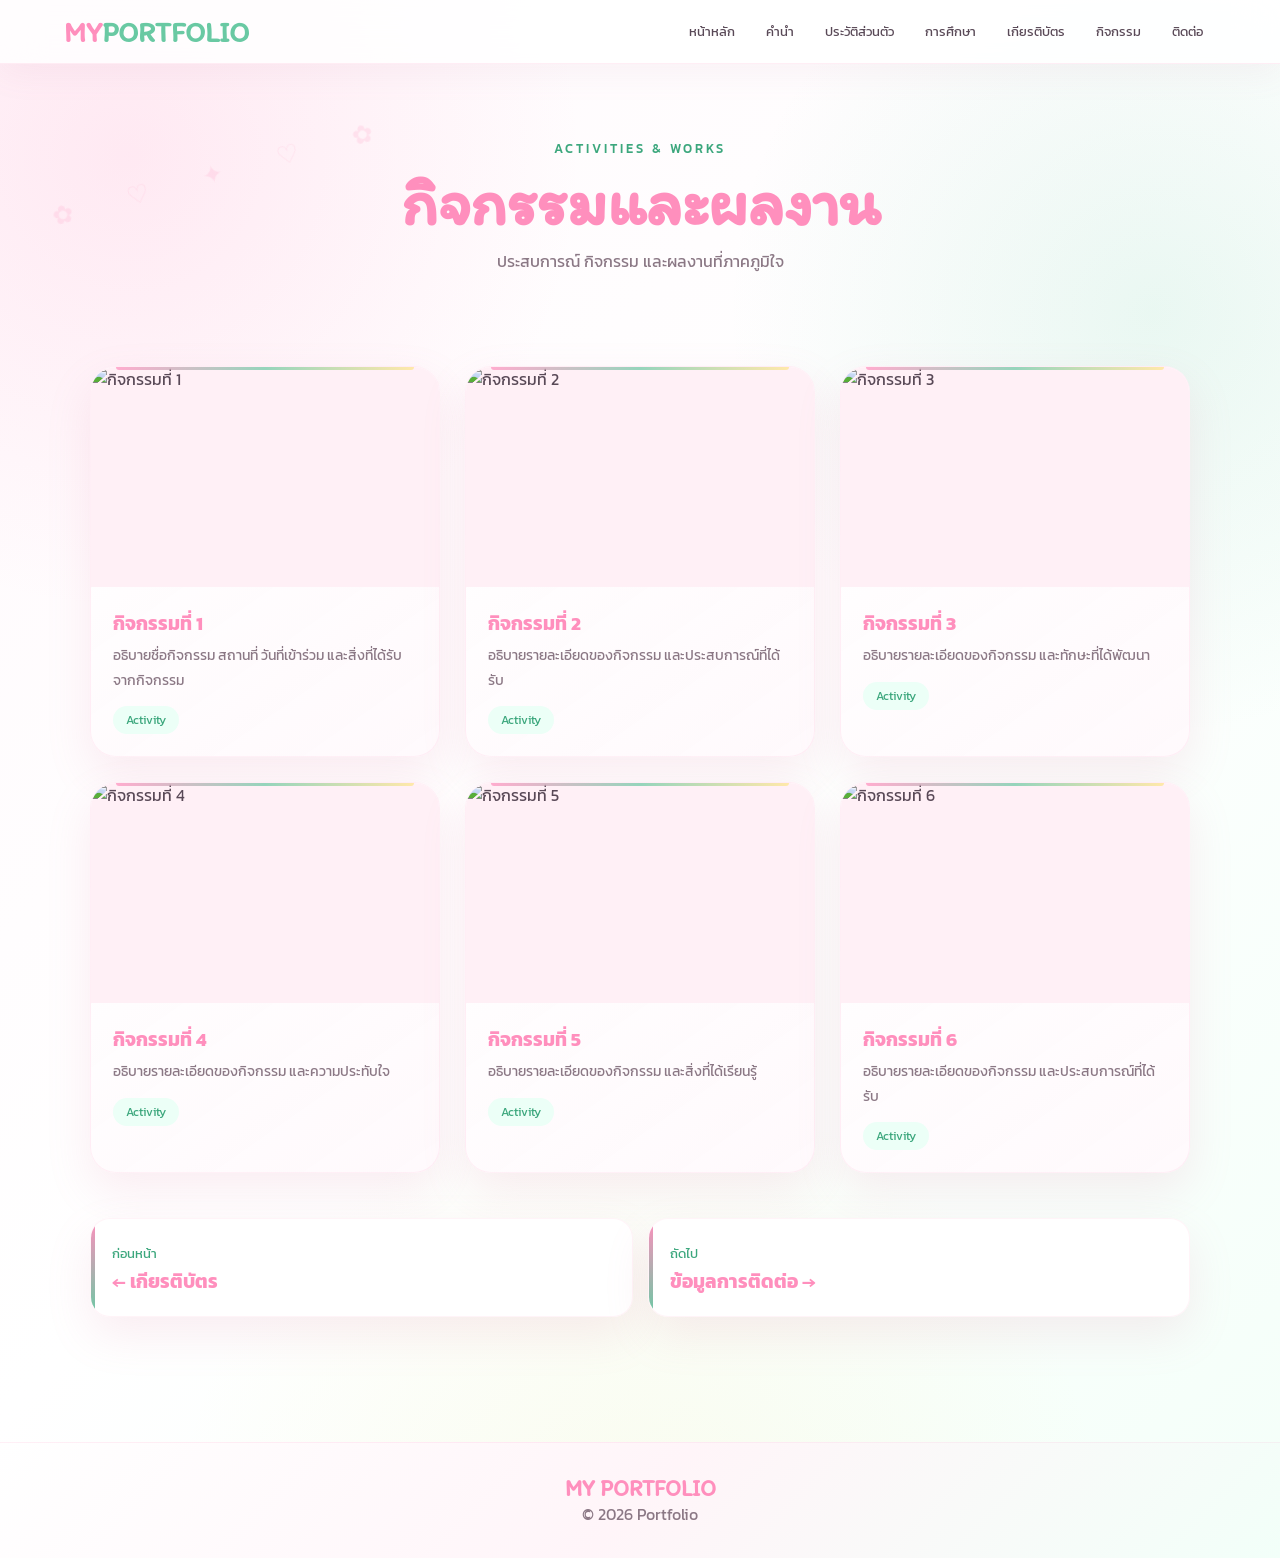
==== activities.html @ 0fefc365 "Create activities.html" ====
<!DOCTYPE html>
<html lang="th">
<head>
<meta charset="UTF-8">
<meta name="viewport" content="width=device-width, initial-scale=1.0">
<title>กิจกรรม | Portfolio</title>
<link rel="stylesheet" href="style.css">
</head>

<body>

<nav class="navbar">
<div class="nav-container">

<a href="index.html" class="logo">MY<span>PORTFOLIO</span></a>

<ul class="nav-links">
<li><a href="index.html">หน้าหลัก</a></li>
<li><a href="preface.html">คำนำ</a></li>
<li><a href="profile.html">ประวัติส่วนตัว</a></li>
<li><a href="education.html">การศึกษา</a></li>
<li><a href="certificates.html">เกียรติบัตร</a></li>
<li><a href="activities.html">กิจกรรม</a></li>
<li><a href="contact.html">ติดต่อ</a></li>
</ul>

</div>
</nav>

<main class="page">

<header class="page-header">
<div class="small-title">ACTIVITIES & WORKS</div>
<h1>กิจกรรมและผลงาน</h1>
<p>ประสบการณ์ กิจกรรม และผลงานที่ภาคภูมิใจ</p>
</header>

<div class="container">

<div class="activity-grid">

<div class="card activity reveal">
<div class="activity-image">
<img src="images/activity1.jpg" alt="กิจกรรมที่ 1">
</div>
<div class="activity-content">
<h3>กิจกรรมที่ 1</h3>
<p>
อธิบายชื่อกิจกรรม สถานที่ วันที่เข้าร่วม
และสิ่งที่ได้รับจากกิจกรรม
</p>
<span class="tag">Activity</span>
</div>
</div>


<div class="card activity reveal">
<div class="activity-image">
<img src="images/activity2.jpg" alt="กิจกรรมที่ 2">
</div>
<div class="activity-content">
<h3>กิจกรรมที่ 2</h3>
<p>
อธิบายรายละเอียดของกิจกรรม
และประสบการณ์ที่ได้รับ
</p>
<span class="tag">Activity</span>
</div>
</div>


<div class="card activity reveal">
<div class="activity-image">
<img src="images/activity3.jpg" alt="กิจกรรมที่ 3">
</div>
<div class="activity-content">
<h3>กิจกรรมที่ 3</h3>
<p>
อธิบายรายละเอียดของกิจกรรม
และทักษะที่ได้พัฒนา
</p>
<span class="tag">Activity</span>
</div>
</div>


<div class="card activity reveal">
<div class="activity-image">
<img src="images/activity4.jpg" alt="กิจกรรมที่ 4">
</div>
<div class="activity-content">
<h3>กิจกรรมที่ 4</h3>
<p>
อธิบายรายละเอียดของกิจกรรม
และความประทับใจ
</p>
<span class="tag">Activity</span>
</div>
</div>


<div class="card activity reveal">
<div class="activity-image">
<img src="images/activity5.jpg" alt="กิจกรรมที่ 5">
</div>
<div class="activity-content">
<h3>กิจกรรมที่ 5</h3>
<p>
อธิบายรายละเอียดของกิจกรรม
และสิ่งที่ได้เรียนรู้
</p>
<span class="tag">Activity</span>
</div>
</div>


<div class="card activity reveal">
<div class="activity-image">
<img src="images/activity6.jpg" alt="กิจกรรมที่ 6">
</div>
<div class="activity-content">
<h3>กิจกรรมที่ 6</h3>
<p>
อธิบายรายละเอียดของกิจกรรม
และประสบการณ์ที่ได้รับ
</p>
<span class="tag">Activity</span>
</div>
</div>

</div>

<div class="next-page">
<a href="certificates.html" class="next-card">
<small>ก่อนหน้า</small>
<h3>← เกียรติบัตร</h3>
</a>

<a href="contact.html" class="next-card">
<small>ถัดไป</small>
<h3>ข้อมูลการติดต่อ →</h3>
</a>
</div>

</div>

</main>

<footer>
<strong>MY PORTFOLIO</strong>
<br>
© 2026 Portfolio
</footer>

</body>
</html>
---- style.css ----
@import url('https://fonts.googleapis.com/css2?family=Itim&family=Kanit:wght@300;400;500;600;700&display=swap');

:root{
    --pink:#ff8fbd;
    --pink2:#ffb7d5;
    --pink-light:#fff0f6;

    --green:#69c9a3;
    --green-dark:#3ca77d;
    --green-light:#ecfff7;

    --white:#ffffff;
    --cream:#fffafc;

    --text:#594957;
    --muted:#8b7885;

    --yellow:#ffe58a;

    --shadow:0 18px 45px rgba(217,126,163,.14);
    --shadow-hover:0 25px 65px rgba(217,126,163,.22);

    --radius:26px;
}

*{
    margin:0;
    padding:0;
    box-sizing:border-box;
}

html{
    scroll-behavior:smooth;
    scroll-padding-top:110px;
}

body{
    font-family:"Kanit",sans-serif;
    color:var(--text);
    background:
        radial-gradient(circle at 10% 10%,rgba(255,143,189,.16),transparent 25%),
        radial-gradient(circle at 90% 20%,rgba(105,201,163,.14),transparent 25%),
        radial-gradient(circle at 50% 100%,rgba(255,229,138,.12),transparent 28%),
        linear-gradient(135deg,#fff9fc,#fff,#f4fff9);
    min-height:100vh;
    overflow-x:hidden;
}

/* =========================================================
   PAGE TRANSITION
========================================================= */

body::after{
    content:"";
    position:fixed;
    inset:0;
    background:linear-gradient(
        135deg,
        #ff8fbd,
        #ffb7d5,
        #ffffff,
        #69c9a3
    );
    z-index:99999;
    pointer-events:none;
    transform:translateY(0);
    animation:pageReveal 1s cubic-bezier(.77,0,.18,1) forwards;
}

@keyframes pageReveal{
    0%{
        transform:translateY(0);
    }

    45%{
        transform:translateY(0);
    }

    100%{
        transform:translateY(-100%);
    }
}

/* =========================================================
   FLOATING DECORATION
========================================================= */

body::before{
    content:"♡   ✿   ♡   ✦   ♡   ✿";
    position:fixed;
    top:18%;
    left:-30px;
    color:rgba(255,143,189,.18);
    font-size:25px;
    letter-spacing:25px;
    transform:rotate(-15deg);
    animation:floatDecoration 8s ease-in-out infinite;
    pointer-events:none;
    z-index:-1;
}

@keyframes floatDecoration{
    0%,100%{
        transform:translateY(0) rotate(-15deg);
    }

    50%{
        transform:translateY(-30px) rotate(-10deg);
    }
}

/* =========================================================
   PAGE
========================================================= */

.page{
    animation:contentIn .8s ease both;
}

@keyframes contentIn{
    from{
        opacity:0;
        transform:translateY(20px);
    }

    to{
        opacity:1;
        transform:translateY(0);
    }
}

/* =========================================================
   NAVBAR
========================================================= */

.navbar{
    position:sticky;
    top:0;
    z-index:1000;

    background:rgba(255,255,255,.84);
    backdrop-filter:blur(20px);

    border-bottom:1px solid rgba(255,143,189,.15);

    box-shadow:
        0 8px 35px rgba(180,100,140,.08);
}

.nav-container{
    max-width:1200px;
    margin:auto;

    padding:13px 24px;

    display:flex;
    justify-content:space-between;
    align-items:center;
    gap:20px;
}

.logo{
    text-decoration:none;

    font-family:"Itim",cursive;
    font-size:28px;
    font-weight:bold;

    color:var(--pink);

    white-space:nowrap;

    transition:.35s;
}

.logo span{
    color:var(--green);
}

.logo:hover{
    transform:scale(1.06) rotate(-2deg);
}

.nav-links{
    list-style:none;

    display:flex;
    justify-content:center;
    flex-wrap:wrap;

    gap:5px;
}

.nav-links a{
    position:relative;

    display:block;

    text-decoration:none;

    color:var(--text);

    padding:9px 13px;

    border-radius:18px;

    font-size:13px;

    transition:.35s;
}

.nav-links a::after{
    content:"";

    position:absolute;

    left:50%;
    bottom:4px;

    width:0;
    height:2px;

    border-radius:10px;

    background:var(--pink);

    transform:translateX(-50%);

    transition:.3s;
}

.nav-links a:hover{
    color:var(--pink);

    background:var(--pink-light);

    transform:translateY(-3px);
}

.nav-links a:hover::after{
    width:55%;
}

/* =========================================================
   HERO
========================================================= */

.hero{
    max-width:1200px;

    min-height:calc(100vh - 80px);

    margin:auto;

    padding:70px 25px;

    display:grid;

    grid-template-columns:1.1fr .9fr;

    align-items:center;

    gap:60px;
}

.hero-text{
    animation:heroText .9s .15s both;
}

@keyframes heroText{

    from{
        opacity:0;
        transform:translateX(-45px);
    }

    to{
        opacity:1;
        transform:translateX(0);
    }
}

.badge{
    display:inline-flex;

    align-items:center;

    gap:7px;

    padding:9px 17px;

    border-radius:50px;

    background:
        linear-gradient(
            135deg,
            #fff0f6,
            #ecfff7
        );

    color:var(--green-dark);

    border:1px solid rgba(255,143,189,.18);

    box-shadow:0 8px 25px rgba(255,143,189,.1);

    font-size:13px;

    margin-bottom:20px;

    animation:badgeFloat 3s ease-in-out infinite;
}

@keyframes badgeFloat{
    0%,100%{
        transform:translateY(0);
    }

    50%{
        transform:translateY(-5px);
    }
}

.hero h1{
    font-family:"Itim",cursive;

    font-size:clamp(55px,8vw,90px);

    line-height:1;

    margin-bottom:12px;

    background:
        linear-gradient(
            90deg,
            var(--pink),
            #ff9fc6,
            var(--green)
        );

    -webkit-background-clip:text;
    -webkit-text-fill-color:transparent;

    animation:titleFloat 3s ease-in-out infinite alternate;
}

@keyframes titleFloat{
    from{
        transform:translateY(0);
    }

    to{
        transform:translateY(-5px);
    }
}

.hero h2{
    font-size:25px;

    margin-bottom:15px;

    color:var(--text);
}

.hero p{
    max-width:620px;

    color:var(--muted);

    font-size:17px;

    line-height:2;
}

/* =========================================================
   PROFILE IMAGE
========================================================= */

.hero-image{
    display:flex;

    justify-content:center;

    animation:
        profileIn 1s .2s both,
        profileFloat 5s 1.2s ease-in-out infinite;
}

@keyframes profileIn{

    from{
        opacity:0;
        transform:scale(.75) rotate(5deg);
    }

    to{
        opacity:1;
        transform:scale(1) rotate(2deg);
    }
}

@keyframes profileFloat{

    0%,100%{
        transform:translateY(0) rotate(2deg);
    }

    50%{
        transform:translateY(-12px) rotate(-2deg);
    }
}

.profile-frame{
    position:relative;

    width:330px;
    height:390px;

    padding:10px;

    border-radius:50px;

    background:
        linear-gradient(
            145deg,
            var(--pink),
            #fff,
            var(--green),
            var(--yellow)
        );

    box-shadow:
        0 25px 70px rgba(255,143,189,.25);

    transition:.5s;
}

.profile-frame::before{
    content:"♡";

    position:absolute;

    right:-15px;
    top:-20px;

    width:55px;
    height:55px;

    display:grid;
    place-items:center;

    border-radius:50%;

    background:#fff;

    color:var(--pink);

    font-size:28px;

    box-shadow:0 10px 30px rgba(255,143,189,.2);

    animation:heart 2s ease-in-out infinite;
}

@keyframes heart{

    0%,100%{
        transform:rotate(-8deg) scale(1);
    }

    50%{
        transform:rotate(8deg) scale(1.08);
    }
}

.profile-frame:hover{
    transform:rotate(0) scale(1.04);
}

.profile-frame img{
    width:100%;
    height:100%;

    object-fit:cover;

    border-radius:43px;

    background:#fff4f8;
}

/* =========================================================
   BUTTONS
========================================================= */

.buttons{
    display:flex;

    flex-wrap:wrap;

    gap:12px;

    margin-top:30px;
}

.btn{
    display:inline-flex;

    align-items:center;
    justify-content:center;

    gap:7px;

    padding:12px 21px;

    border-radius:17px;

    text-decoration:none;

    font-weight:500;

    transition:.35s;

    position:relative;

    overflow:hidden;
}

.btn::before{
    content:"";

    position:absolute;

    inset:0;

    background:rgba(255,255,255,.25);

    transform:translateX(-110%) skewX(-20deg);

    transition:.5s;
}

.btn:hover::before{
    transform:translateX(110%) skewX(-20deg);
}

.btn-primary{
    color:#fff;

    background:
        linear-gradient(
            135deg,
            var(--pink),
            #ff78ad
        );

    box-shadow:
        0 10px 25px rgba(255,143,189,.25);
}

.btn-green{
    color:#fff;

    background:
        linear-gradient(
            135deg,
            var(--green),
            var(--green-dark)
        );

    box-shadow:
        0 10px 25px rgba(105,201,163,.25);
}

.btn-yellow{
    color:#756000;

    background:var(--yellow);

    box-shadow:
        0 10px 25px rgba(255,229,138,.2);
}

.btn:hover{
    transform:translateY(-5px);
}

/* =========================================================
   CONTAINER
========================================================= */

.container{
    max-width:1150px;

    margin:auto;

    padding:65px 25px;
}

/* =========================================================
   PAGE HEADER
========================================================= */

.page-header{
    text-align:center;

    padding:75px 20px 25px;
}

.page-header .small-title{
    color:var(--green-dark);

    font-size:13px;

    letter-spacing:3px;

    font-weight:500;
}

.page-header h1{
    font-family:"Itim",cursive;

    font-size:clamp(43px,6vw,65px);

    margin:5px 0;

    color:var(--pink);

    animation:
        headingPop .8s ease both;
}

@keyframes headingPop{

    from{
        opacity:0;
        transform:translateY(25px) scale(.9);
    }

    to{
        opacity:1;
        transform:translateY(0) scale(1);
    }
}

.page-header p{
    max-width:700px;

    margin:auto;

    color:var(--muted);

    line-height:1.9;
}

/* =========================================================
   CARDS
========================================================= */

.card{
    position:relative;

    background:
        linear-gradient(
            145deg,
            rgba(255,255,255,.96),
            rgba(255,249,252,.92)
        );

    border:1px solid rgba(255,143,189,.12);

    border-radius:var(--radius);

    padding:30px;

    box-shadow:var(--shadow);

    transition:
        transform .45s,
        box-shadow .45s,
        border-color .45s;
}

.card::before{
    content:"";

    position:absolute;

    top:0;
    left:25px;
    right:25px;

    height:3px;

    border-radius:0 0 20px 20px;

    background:
        linear-gradient(
            90deg,
            var(--pink),
            var(--green),
            var(--yellow)
        );

    opacity:.7;
}

.card:hover{
    transform:translateY(-8px);

    box-shadow:var(--shadow-hover);

    border-color:rgba(255,143,189,.25);
}

/* =========================================================
   GRID
========================================================= */

.grid{
    display:grid;

    grid-template-columns:repeat(2,1fr);

    gap:25px;
}

.grid-3{
    display:grid;

    grid-template-columns:repeat(3,1fr);

    gap:22px;
}

/* =========================================================
   SECTION TITLE
========================================================= */

.section-title{
    display:flex;

    align-items:center;

    gap:13px;

    margin-bottom:20px;
}

.section-title .icon{
    width:48px;
    height:48px;

    display:grid;
    place-items:center;

    border-radius:17px;

    background:
        linear-gradient(
            135deg,
            var(--pink-light),
            var(--green-light)
        );

    color:var(--pink);

    font-size:22px;

    box-shadow:
        0 8px 20px rgba(255,143,189,.1);

    transition:.35s;
}

.card:hover .section-title .icon{
    transform:rotate(-7deg) scale(1.08);
}

.section-title h2{
    font-size:26px;

    color:var(--text);
}

/* =========================================================
   INFO
========================================================= */

.info-grid{
    display:grid;

    grid-template-columns:repeat(2,1fr);

    gap:15px;
}

.info-item{
    padding:18px;

    border-radius:18px;

    background:
        linear-gradient(
            135deg,
            #fff7fa,
            #f4fff9
        );

    border-left:4px solid var(--pink);

    transition:.3s;
}

.info-item:nth-child(even){
    border-left-color:var(--green);
}

.info-item:hover{
    transform:translateX(5px);

    background:#fff;
}

.info-item strong{
    display:block;

    color:var(--pink);

    margin-bottom:4px;
}

.info-item span{
    color:var(--muted);
}

/* =========================================================
   EDUCATION
========================================================= */

.education{
    position:relative;

    padding-left:38px;
}

.education::before{
    content:"";

    position:absolute;

    left:10px;
    top:5px;
    bottom:5px;

    width:3px;

    background:
        linear-gradient(
            var(--pink),
            var(--green),
            var(--yellow)
        );

    border-radius:20px;
}

.edu-item{
    position:relative;

    margin-bottom:32px;
}

.edu-item::before{
    content:"";

    position:absolute;

    left:-34px;
    top:12px;

    width:15px;
    height:15px;

    border-radius:50%;

    background:var(--pink);

    border:4px solid white;

    box-shadow:
        0 0 0 3px var(--green);

    z-index:2;
}

.edu-card{
    display:grid;

    grid-template-columns:180px 1fr;

    gap:25px;

    align-items:center;
}

.edu-image{
    width:180px;
    height:130px;

    overflow:hidden;

    border-radius:20px;

    background:var(--pink-light);

    border:4px solid #fff;

    box-shadow:
        0 10px 25px rgba(255,143,189,.12);
}

.edu-image img{
    width:100%;
    height:100%;

    object-fit:cover;

    transition:.5s;
}

.edu-card:hover .edu-image img{
    transform:scale(1.07);
}

.edu-card h3{
    font-size:22px;

    color:var(--pink);
}

.edu-card p{
    color:var(--muted);

    line-height:1.8;
}

/* =========================================================
   CERTIFICATES
========================================================= */

.certificate-grid{
    display:grid;

    grid-template-columns:repeat(3,1fr);

    gap:25px;
}

.certificate{
    overflow:hidden;

    padding:0;
}

.certificate-image{
    height:245px;

    padding:12px;

    background:
        linear-gradient(
            135deg,
            #fff0f6,
            #ecfff7,
            #fffbe9
        );
}

.certificate-image img{
    width:100%;
    height:100%;

    object-fit:contain;

    border-radius:17px;

    transition:.5s;
}

.certificate:hover img{
    transform:scale(1.04);
}

.certificate-content{
    padding:23px;
}

.certificate-content h3{
    color:var(--pink);

    margin-bottom:8px;

    font-size:19px;
}

.certificate-content p{
    color:var(--muted);

    line-height:1.75;

    font-size:14px;
}

.tag{
    display:inline-block;

    margin-top:13px;

    padding:5px 13px;

    border-radius:30px;

    background:var(--green-light);

    color:var(--green-dark);

    font-size:12px;
}

/* =========================================================
   ACTIVITIES
========================================================= */

.activity-grid{
    display:grid;

    grid-template-columns:repeat(3,1fr);

    gap:25px;
}

.activity{
    overflow:hidden;

    padding:0;
}

.activity-image{
    height:220px;

    overflow:hidden;

    background:#fff0f6;
}

.activity-image img{
    width:100%;
    height:100%;

    object-fit:cover;

    transition:.65s;
}

.activity:hover .activity-image img{
    transform:scale(1.08);
}

.activity-content{
    padding:22px;
}

.activity-content h3{
    color:var(--pink);

    margin-bottom:7px;
}

.activity-content p{
    color:var(--muted);

    line-height:1.75;

    font-size:14px;
}

/* =========================================================
   CONTACT
========================================================= */

.contact-grid{
    display:grid;

    grid-template-columns:repeat(2,1fr);

    gap:20px;
}

.contact-card{
    display:flex;

    align-items:center;

    gap:18px;
}

.contact-icon{
    width:58px;
    height:58px;

    flex-shrink:0;

    display:grid;
    place-items:center;

    border-radius:18px;

    background:var(--pink-light);

    color:var(--pink);

    font-size:23px;

    transition:.35s;
}

.contact-card:nth-child(even) .contact-icon{
    background:var(--green-light);

    color:var(--green-dark);
}

.contact-card:hover .contact-icon{
    transform:rotate(-8deg) scale(1.08);
}

.contact-card h3{
    font-size:17px;
}

.contact-card p{
    color:var(--muted);
}

/* =========================================================
   NEXT PAGE
========================================================= */

.next-page{
    display:flex;

    gap:15px;

    margin-top:45px;
}

.next-card{
    flex:1;

    position:relative;

    padding:21px;

    background:rgba(255,255,255,.92);

    border-radius:20px;

    text-decoration:none;

    box-shadow:var(--shadow);

    border:1px solid rgba(255,143,189,.1);

    transition:.4s;

    overflow:hidden;
}

.next-card::before{
    content:"";

    position:absolute;

    left:0;
    top:0;
    bottom:0;

    width:4px;

    background:
        linear-gradient(
            var(--pink),
            var(--green)
        );
}

.next-card:hover{
    transform:translateY(-5px);

    box-shadow:var(--shadow-hover);
}

.next-card small{
    color:var(--green-dark);
}

.next-card h3{
    color:var(--pink);

    margin-top:3px;
}

/* =========================================================
   REVEAL
========================================================= */

.reveal{
    opacity:0;

    transform:translateY(30px);

    animation:reveal .75s ease forwards;
}

.reveal:nth-child(2){
    animation-delay:.1s;
}

.reveal:nth-child(3){
    animation-delay:.2s;
}

.reveal:nth-child(4){
    animation-delay:.3s;
}

.reveal:nth-child(5){
    animation-delay:.4s;
}

.reveal:nth-child(6){
    animation-delay:.5s;
}

@keyframes reveal{
    to{
        opacity:1;
        transform:translateY(0);
    }
}

/* =========================================================
   FOOTER
========================================================= */

footer{
    position:relative;

    margin-top:60px;

    padding:32px 20px;

    text-align:center;

    background:
        linear-gradient(
            135deg,
            #fff,
            #fff5f9,
            #f2fff9
        );

    border-top:1px solid rgba(255,143,189,.12);

    color:var(--muted);
}

footer strong{
    font-family:"Itim",cursive;

    font-size:22px;

    color:var(--pink);
}

/* =========================================================
   TOP BUTTON
========================================================= */

.top-btn{
    position:fixed;

    right:22px;
    bottom:22px;

    width:50px;
    height:50px;

    border:none;

    border-radius:18px;

    background:
        linear-gradient(
            135deg,
            var(--pink),
            var(--green)
        );

    color:white;

    font-size:20px;

    cursor:pointer;

    box-shadow:
        0 10px 30px rgba(255,143,189,.25);

    transition:.35s;

    z-index:100;
}

.top-btn:hover{
    transform:
        translateY(-6px)
        rotate(-5deg);
}

/* =========================================================
   MOBILE
========================================================= */

@media(max-width:900px){

    .nav-container{
        flex-direction:column;
    }

    .hero{
        grid-template-columns:1fr;

        text-align:center;

        padding-top:45px;
    }

    .hero p{
        margin:auto;
    }

    .buttons{
        justify-content:center;
    }

    .hero-image{
        order:-1;
    }

    .grid,
    .grid-3,
    .certificate-grid,
    .activity-grid,
    .contact-grid{
        grid-template-columns:1fr 1fr;
    }
}

@media(max-width:600px){

    .nav-container{
        padding:11px 10px;
    }

    .nav-links{
        gap:2px;
    }

    .nav-links a{
        font-size:10px;

        padding:7px 7px;
    }

    .logo{
        font-size:25px;
    }

    .hero{
        padding:45px 17px 65px;
    }

    .hero h1{
        font-size:57px;
    }

    .hero h2{
        font-size:20px;
    }

    .hero p{
        font-size:15px;
    }

    .profile-frame{
        width:255px;
        height:310px;
    }

    .container{
        padding:45px 17px;
    }

    .page-header{
        padding-top:45px;
    }

    .grid,
    .grid-3,
    .certificate-grid,
    .activity-grid,
    .contact-grid,
    .info-grid{
        grid-template-columns:1fr;
    }

    .edu-card{
        grid-template-columns:1fr;
    }

    .edu-image{
        width:100%;
        height:190px;
    }

    .next-page{
        flex-direction:column;
    }

    .card{
        padding:23px;
    }
}

/* =========================================================
   REDUCED MOTION
========================================================= */

@media(prefers-reduced-motion:reduce){

    *,
    *::before,
    *::after{
        animation-duration:.01ms !important;
        animation-iteration-count:1 !important;
        scroll-behavior:auto !important;
        transition-duration:.01ms !important;
    }
}
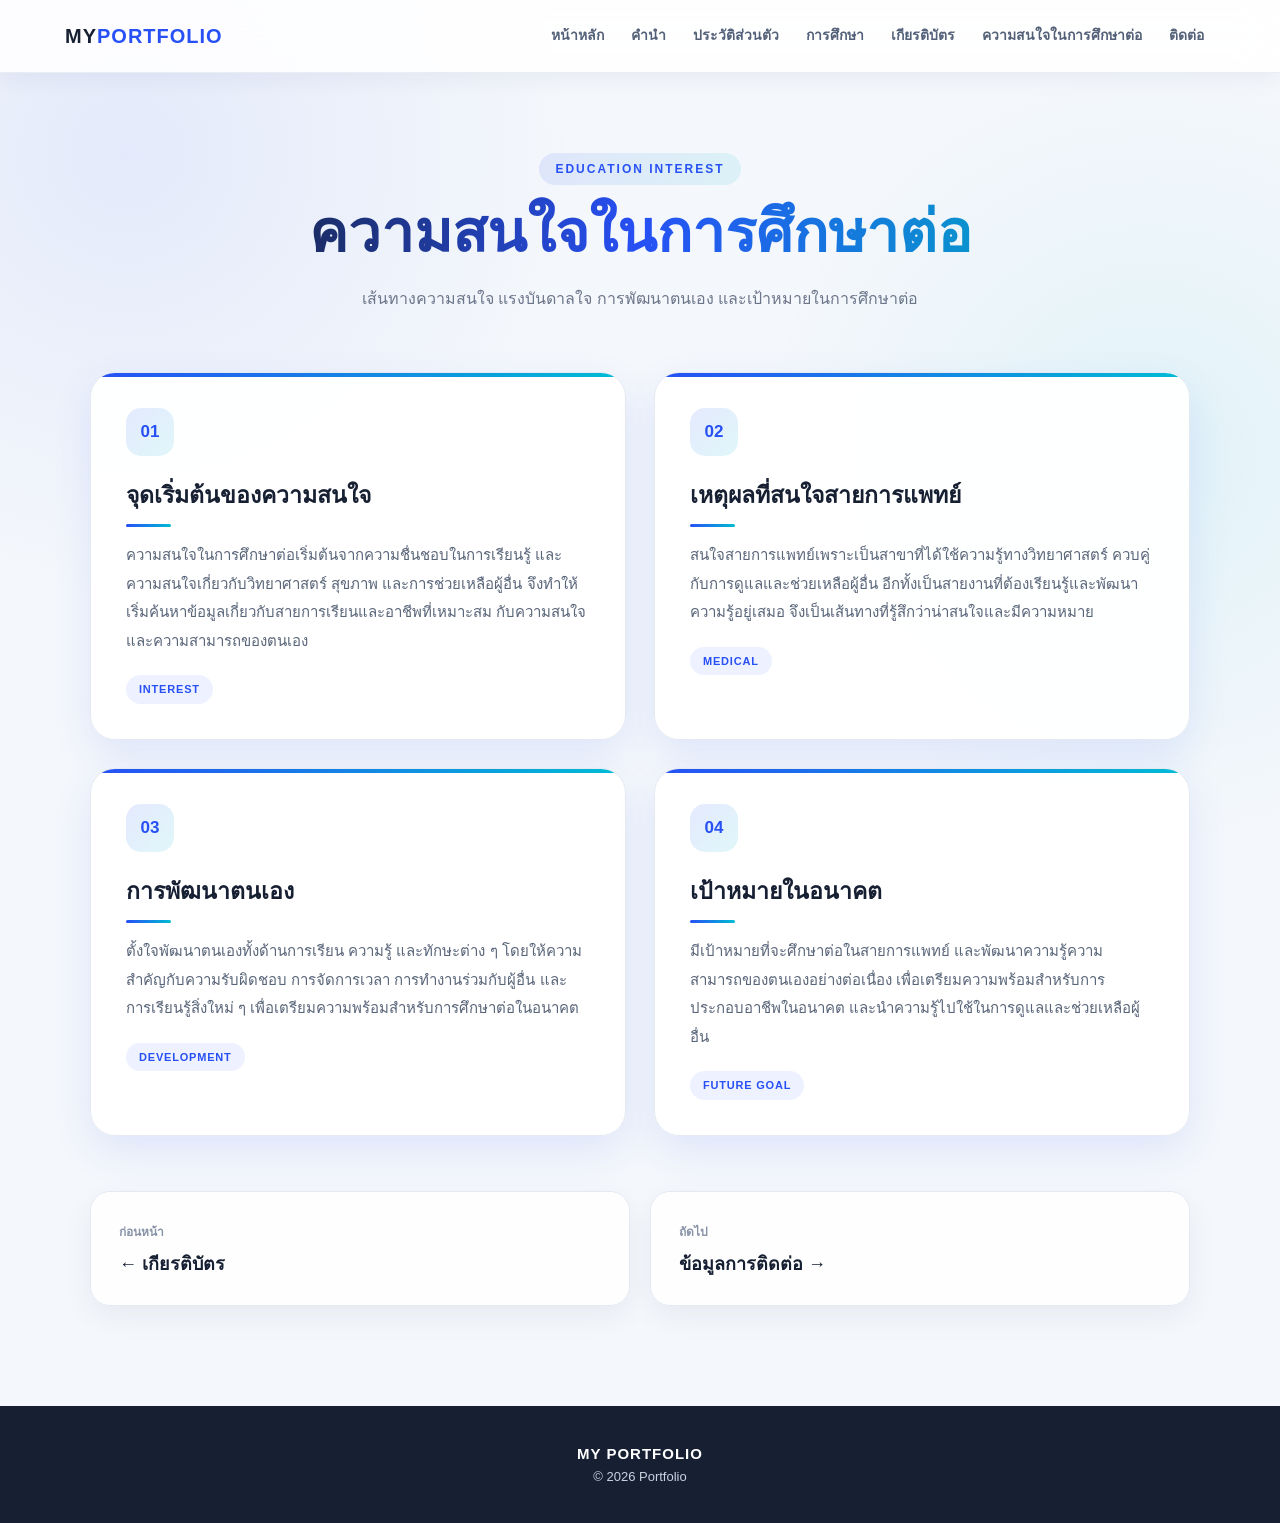
==== commit dc5fc42c: "Update activities.html" ====
--- a/activities.html
+++ b/activities.html
@@ -1,157 +1,1067 @@
-
 <!DOCTYPE html>
 <html lang="th">
+
 <head>
+
 <meta charset="UTF-8">
 <meta name="viewport" content="width=device-width, initial-scale=1.0">
-<title>กิจกรรม | Portfolio</title>
-<link rel="stylesheet" href="style.css">
+
+<title>ความสนใจในการศึกษาต่อ | Portfolio</title>
+
+<style>
+
+/* =========================================================
+   ROOT
+========================================================= */
+
+:root{
+    --bg:#f4f7fb;
+    --white:#ffffff;
+    --dark:#172033;
+    --text:#596579;
+
+    --primary:#2750f5;
+    --secondary:#00bcd4;
+
+    --soft:#eef3ff;
+    --border:#e4e9f2;
+
+    --shadow:
+        0 15px 40px rgba(39,80,245,.10);
+}
+
+
+/* =========================================================
+   RESET
+========================================================= */
+
+*{
+    margin:0;
+    padding:0;
+    box-sizing:border-box;
+}
+
+html{
+    scroll-behavior:smooth;
+}
+
+body{
+    font-family:
+        "Segoe UI",
+        "Noto Sans Thai",
+        Arial,
+        sans-serif;
+
+    background:
+        radial-gradient(
+            circle at 10% 10%,
+            rgba(39,80,245,.08),
+            transparent 25%
+        ),
+        radial-gradient(
+            circle at 90% 30%,
+            rgba(0,188,212,.08),
+            transparent 25%
+        ),
+        var(--bg);
+
+    color:var(--dark);
+
+    line-height:1.7;
+
+    overflow-x:hidden;
+}
+
+
+/* =========================================================
+   NAVBAR
+========================================================= */
+
+.navbar{
+    position:sticky;
+    top:0;
+
+    z-index:1000;
+
+    width:100%;
+
+    background:
+        rgba(255,255,255,.88);
+
+    backdrop-filter:blur(18px);
+    -webkit-backdrop-filter:blur(18px);
+
+    border-bottom:
+        1px solid rgba(228,233,242,.8);
+
+    box-shadow:
+        0 5px 25px rgba(20,40,80,.06);
+}
+
+
+.nav-container{
+    max-width:1200px;
+
+    min-height:72px;
+
+    margin:auto;
+
+    padding:
+        0 25px;
+
+    display:flex;
+
+    align-items:center;
+
+    justify-content:space-between;
+
+    gap:30px;
+}
+
+
+/* LOGO */
+
+.logo{
+    color:var(--dark);
+
+    text-decoration:none;
+
+    font-size:20px;
+
+    font-weight:900;
+
+    letter-spacing:1px;
+
+    white-space:nowrap;
+
+    transition:.3s;
+}
+
+
+.logo span{
+    color:var(--primary);
+}
+
+
+.logo:hover{
+    transform:translateY(-2px);
+}
+
+
+/* NAV LINKS */
+
+.nav-links{
+    list-style:none;
+
+    display:flex;
+
+    align-items:center;
+
+    justify-content:center;
+
+    gap:5px;
+
+    flex-wrap:wrap;
+}
+
+
+.nav-links a{
+    position:relative;
+
+    display:block;
+
+    padding:
+        9px 11px;
+
+    color:#536078;
+
+    text-decoration:none;
+
+    font-size:14px;
+
+    font-weight:600;
+
+    border-radius:10px;
+
+    transition:.3s;
+}
+
+
+.nav-links a::after{
+    content:"";
+
+    position:absolute;
+
+    left:50%;
+    bottom:4px;
+
+    width:0;
+    height:2px;
+
+    background:
+        linear-gradient(
+            90deg,
+            var(--primary),
+            var(--secondary)
+        );
+
+    transform:
+        translateX(-50%);
+
+    transition:.3s;
+}
+
+
+.nav-links a:hover{
+    color:var(--primary);
+
+    background:var(--soft);
+}
+
+
+.nav-links a:hover::after{
+    width:55%;
+}
+
+
+/* =========================================================
+   PAGE
+========================================================= */
+
+.page{
+    min-height:
+        calc(100vh - 72px);
+
+    padding:
+        80px 20px 100px;
+}
+
+
+/* =========================================================
+   HEADER
+========================================================= */
+
+.page-header{
+    max-width:900px;
+
+    margin:
+        0 auto 60px;
+
+    text-align:center;
+}
+
+
+.small-title{
+    display:inline-block;
+
+    margin-bottom:12px;
+
+    padding:
+        6px 16px;
+
+    border-radius:50px;
+
+    background:
+        linear-gradient(
+            90deg,
+            rgba(39,80,245,.10),
+            rgba(0,188,212,.10)
+        );
+
+    color:var(--primary);
+
+    font-size:12px;
+
+    font-weight:800;
+
+    letter-spacing:2px;
+}
+
+
+.page-header h1{
+    margin-bottom:18px;
+
+    font-size:
+        clamp(35px,5vw,58px);
+
+    line-height:1.2;
+
+    font-weight:900;
+
+    background:
+        linear-gradient(
+            90deg,
+            #172033,
+            #2750f5,
+            #00a9c0
+        );
+
+    -webkit-background-clip:text;
+    -webkit-text-fill-color:transparent;
+}
+
+
+.page-header p{
+    max-width:680px;
+
+    margin:auto;
+
+    color:#6c768a;
+
+    font-size:16px;
+}
+
+
+/* =========================================================
+   CONTAINER
+========================================================= */
+
+.container{
+    max-width:1100px;
+
+    margin:auto;
+}
+
+
+/* =========================================================
+   INTEREST GRID
+========================================================= */
+
+.interest-grid{
+    display:grid;
+
+    grid-template-columns:
+        repeat(2,1fr);
+
+    gap:28px;
+}
+
+
+/* =========================================================
+   CARD
+========================================================= */
+
+.interest-card{
+    position:relative;
+
+    padding:35px;
+
+    background:
+        rgba(255,255,255,.94);
+
+    border:
+        1px solid var(--border);
+
+    border-radius:25px;
+
+    box-shadow:var(--shadow);
+
+    overflow:hidden;
+
+    transition:
+        transform .4s ease,
+        box-shadow .4s ease,
+        border-color .4s ease;
+}
+
+
+.interest-card::before{
+    content:"";
+
+    position:absolute;
+
+    top:0;
+    left:0;
+
+    width:100%;
+    height:4px;
+
+    background:
+        linear-gradient(
+            90deg,
+            var(--primary),
+            var(--secondary)
+        );
+}
+
+
+.interest-card:hover{
+    transform:
+        translateY(-8px);
+
+    border-color:
+        rgba(39,80,245,.25);
+
+    box-shadow:
+        0 25px 55px
+        rgba(39,80,245,.15);
+}
+
+
+/* =========================================================
+   NUMBER
+========================================================= */
+
+.card-number{
+    width:48px;
+    height:48px;
+
+    display:flex;
+
+    align-items:center;
+    justify-content:center;
+
+    margin-bottom:20px;
+
+    border-radius:15px;
+
+    background:
+        linear-gradient(
+            135deg,
+            rgba(39,80,245,.12),
+            rgba(0,188,212,.12)
+        );
+
+    color:var(--primary);
+
+    font-size:17px;
+
+    font-weight:900;
+}
+
+
+/* =========================================================
+   CARD TITLE
+========================================================= */
+
+.interest-card h2{
+    margin-bottom:14px;
+
+    font-size:23px;
+
+    font-weight:800;
+
+    color:var(--dark);
+}
+
+
+.interest-card h2::after{
+    content:"";
+
+    display:block;
+
+    width:45px;
+    height:3px;
+
+    margin-top:9px;
+
+    border-radius:10px;
+
+    background:
+        linear-gradient(
+            90deg,
+            var(--primary),
+            var(--secondary)
+        );
+}
+
+
+/* =========================================================
+   CARD TEXT
+========================================================= */
+
+.interest-card p{
+    color:var(--text);
+
+    font-size:15px;
+
+    line-height:1.9;
+}
+
+
+/* =========================================================
+   TAG
+========================================================= */
+
+.tag{
+    display:inline-block;
+
+    margin-top:20px;
+
+    padding:
+        5px 13px;
+
+    border-radius:50px;
+
+    background:
+        rgba(39,80,245,.08);
+
+    color:var(--primary);
+
+    font-size:11px;
+
+    font-weight:800;
+
+    letter-spacing:.8px;
+}
+
+
+/* =========================================================
+   REVEAL
+========================================================= */
+
+.interest-card{
+    opacity:0;
+
+    transform:
+        translateY(30px);
+
+    animation:
+        reveal .8s ease forwards;
+}
+
+
+.interest-card:nth-child(1){
+    animation-delay:.1s;
+}
+
+
+.interest-card:nth-child(2){
+    animation-delay:.2s;
+}
+
+
+.interest-card:nth-child(3){
+    animation-delay:.3s;
+}
+
+
+.interest-card:nth-child(4){
+    animation-delay:.4s;
+}
+
+
+@keyframes reveal{
+
+    to{
+        opacity:1;
+
+        transform:
+            translateY(0);
+    }
+
+}
+
+
+/* =========================================================
+   NEXT PAGE
+========================================================= */
+
+.next-page{
+    display:grid;
+
+    grid-template-columns:
+        repeat(2,1fr);
+
+    gap:20px;
+
+    margin-top:55px;
+}
+
+
+.next-card{
+    position:relative;
+
+    display:block;
+
+    padding:25px 28px;
+
+    background:
+        rgba(255,255,255,.88);
+
+    border:
+        1px solid var(--border);
+
+    border-radius:20px;
+
+    color:var(--dark);
+
+    text-decoration:none;
+
+    box-shadow:
+        0 10px 30px
+        rgba(20,40,80,.06);
+
+    transition:.35s;
+
+    overflow:hidden;
+}
+
+
+.next-card:hover{
+    transform:
+        translateY(-5px);
+
+    border-color:
+        rgba(39,80,245,.25);
+
+    box-shadow:
+        0 18px 40px
+        rgba(39,80,245,.12);
+}
+
+
+.next-card small{
+    color:#8993a7;
+
+    font-size:12px;
+
+    font-weight:700;
+}
+
+
+.next-card h3{
+    margin-top:5px;
+
+    font-size:18px;
+}
+
+
+/* =========================================================
+   FOOTER
+========================================================= */
+
+footer{
+    padding:35px 20px;
+
+    background:#172033;
+
+    color:#cbd3e1;
+
+    text-align:center;
+
+    font-size:13px;
+}
+
+
+footer strong{
+    color:#ffffff;
+
+    font-size:15px;
+
+    letter-spacing:1px;
+}
+
+
+/* =========================================================
+   TABLET
+========================================================= */
+
+@media(max-width:900px){
+
+    .nav-container{
+        flex-direction:column;
+
+        padding:
+            15px 20px;
+    }
+
+
+    .nav-links{
+        gap:3px;
+    }
+
+
+    .nav-links a{
+        padding:
+            7px 8px;
+
+        font-size:13px;
+    }
+
+
+    .page{
+        padding-top:60px;
+    }
+
+}
+
+
+/* =========================================================
+   MOBILE
+========================================================= */
+
+@media(max-width:650px){
+
+    .page{
+        padding:
+            50px 15px 70px;
+    }
+
+
+    .page-header{
+        margin-bottom:40px;
+    }
+
+
+    .page-header h1{
+        font-size:34px;
+    }
+
+
+    .page-header p{
+        font-size:14px;
+    }
+
+
+    .interest-grid{
+        grid-template-columns:1fr;
+
+        gap:20px;
+    }
+
+
+    .interest-card{
+        padding:27px 24px;
+    }
+
+
+    .interest-card h2{
+        font-size:21px;
+    }
+
+
+    .interest-card p{
+        font-size:14px;
+    }
+
+
+    .next-page{
+        grid-template-columns:1fr;
+
+        margin-top:35px;
+    }
+
+}
+
+
+/* =========================================================
+   SMALL MOBILE
+========================================================= */
+
+@media(max-width:420px){
+
+    .logo{
+        font-size:17px;
+    }
+
+
+    .nav-links{
+        justify-content:center;
+    }
+
+
+    .nav-links a{
+        padding:
+            6px;
+
+        font-size:12px;
+    }
+
+
+    .page-header h1{
+        font-size:30px;
+    }
+
+}
+
+</style>
+
 </head>
 
+
 <body>
 
+
+<!-- =======================================================
+     NAVBAR
+======================================================= -->
+
 <nav class="navbar">
+
 <div class="nav-container">
 
-<a href="index.html" class="logo">MY<span>PORTFOLIO</span></a>
+<a href="index.html" class="logo">
+MY<span>PORTFOLIO</span>
+</a>
+
 
 <ul class="nav-links">
-<li><a href="index.html">หน้าหลัก</a></li>
-<li><a href="preface.html">คำนำ</a></li>
-<li><a href="profile.html">ประวัติส่วนตัว</a></li>
-<li><a href="education.html">การศึกษา</a></li>
-<li><a href="certificates.html">เกียรติบัตร</a></li>
-<li><a href="activities.html">กิจกรรม</a></li>
-<li><a href="contact.html">ติดต่อ</a></li>
+
+<li>
+<a href="index.html">
+หน้าหลัก
+</a>
+</li>
+
+<li>
+<a href="preface.html">
+คำนำ
+</a>
+</li>
+
+<li>
+<a href="profile.html">
+ประวัติส่วนตัว
+</a>
+</li>
+
+<li>
+<a href="education.html">
+การศึกษา
+</a>
+</li>
+
+<li>
+<a href="certificates.html">
+เกียรติบัตร
+</a>
+</li>
+
+<li>
+<a href="activities.html">
+ความสนใจในการศึกษาต่อ
+</a>
+</li>
+
+<li>
+<a href="contact.html">
+ติดต่อ
+</a>
+</li>
+
 </ul>
 
 </div>
+
 </nav>
 
+
+
+<!-- =======================================================
+     MAIN
+======================================================= -->
+
 <main class="page">
 
+
 <header class="page-header">
-<div class="small-title">ACTIVITIES & WORKS</div>
-<h1>กิจกรรมและผลงาน</h1>
-<p>ประสบการณ์ กิจกรรม และผลงานที่ภาคภูมิใจ</p>
+
+<div class="small-title">
+EDUCATION INTEREST
+</div>
+
+<h1>
+ความสนใจในการศึกษาต่อ
+</h1>
+
+<p>
+เส้นทางความสนใจ แรงบันดาลใจ การพัฒนาตนเอง
+และเป้าหมายในการศึกษาต่อ
+</p>
+
 </header>
 
+
+
 <div class="container">
 
-<div class="activity-grid">
-
-<div class="card activity reveal">
-<div class="activity-image">
-<img src="images/activity1.jpg" alt="กิจกรรมที่ 1">
-</div>
-<div class="activity-content">
-<h3>กิจกรรมที่ 1</h3>
+
+<div class="interest-grid">
+
+
+<!-- =====================================================
+     01
+===================================================== -->
+
+<div class="interest-card">
+
+<div class="card-number">
+01
+</div>
+
+<h2>
+จุดเริ่มต้นของความสนใจ
+</h2>
+
 <p>
-อธิบายชื่อกิจกรรม สถานที่ วันที่เข้าร่วม
-และสิ่งที่ได้รับจากกิจกรรม
+ความสนใจในการศึกษาต่อเริ่มต้นจากความชื่นชอบในการเรียนรู้
+และความสนใจเกี่ยวกับวิทยาศาสตร์ สุขภาพ และการช่วยเหลือผู้อื่น
+จึงทำให้เริ่มค้นหาข้อมูลเกี่ยวกับสายการเรียนและอาชีพที่เหมาะสม
+กับความสนใจและความสามารถของตนเอง
 </p>
-<span class="tag">Activity</span>
-</div>
-</div>
-
-
-<div class="card activity reveal">
-<div class="activity-image">
-<img src="images/activity2.jpg" alt="กิจกรรมที่ 2">
-</div>
-<div class="activity-content">
-<h3>กิจกรรมที่ 2</h3>
+
+<span class="tag">
+INTEREST
+</span>
+
+</div>
+
+
+
+<!-- =====================================================
+     02
+===================================================== -->
+
+<div class="interest-card">
+
+<div class="card-number">
+02
+</div>
+
+<h2>
+เหตุผลที่สนใจสายการแพทย์
+</h2>
+
 <p>
-อธิบายรายละเอียดของกิจกรรม
-และประสบการณ์ที่ได้รับ
+สนใจสายการแพทย์เพราะเป็นสาขาที่ได้ใช้ความรู้ทางวิทยาศาสตร์
+ควบคู่กับการดูแลและช่วยเหลือผู้อื่น
+อีกทั้งเป็นสายงานที่ต้องเรียนรู้และพัฒนาความรู้อยู่เสมอ
+จึงเป็นเส้นทางที่รู้สึกว่าน่าสนใจและมีความหมาย
 </p>
-<span class="tag">Activity</span>
-</div>
-</div>
-
-
-<div class="card activity reveal">
-<div class="activity-image">
-<img src="images/activity3.jpg" alt="กิจกรรมที่ 3">
-</div>
-<div class="activity-content">
-<h3>กิจกรรมที่ 3</h3>
+
+<span class="tag">
+MEDICAL
+</span>
+
+</div>
+
+
+
+<!-- =====================================================
+     03
+===================================================== -->
+
+<div class="interest-card">
+
+<div class="card-number">
+03
+</div>
+
+<h2>
+การพัฒนาตนเอง
+</h2>
+
 <p>
-อธิบายรายละเอียดของกิจกรรม
-และทักษะที่ได้พัฒนา
+ตั้งใจพัฒนาตนเองทั้งด้านการเรียน ความรู้ และทักษะต่าง ๆ
+โดยให้ความสำคัญกับความรับผิดชอบ การจัดการเวลา
+การทำงานร่วมกับผู้อื่น และการเรียนรู้สิ่งใหม่ ๆ
+เพื่อเตรียมความพร้อมสำหรับการศึกษาต่อในอนาคต
 </p>
-<span class="tag">Activity</span>
-</div>
-</div>
-
-
-<div class="card activity reveal">
-<div class="activity-image">
-<img src="images/activity4.jpg" alt="กิจกรรมที่ 4">
-</div>
-<div class="activity-content">
-<h3>กิจกรรมที่ 4</h3>
+
+<span class="tag">
+DEVELOPMENT
+</span>
+
+</div>
+
+
+
+<!-- =====================================================
+     04
+===================================================== -->
+
+<div class="interest-card">
+
+<div class="card-number">
+04
+</div>
+
+<h2>
+เป้าหมายในอนาคต
+</h2>
+
 <p>
-อธิบายรายละเอียดของกิจกรรม
-และความประทับใจ
+มีเป้าหมายที่จะศึกษาต่อในสายการแพทย์
+และพัฒนาความรู้ความสามารถของตนเองอย่างต่อเนื่อง
+เพื่อเตรียมความพร้อมสำหรับการประกอบอาชีพในอนาคต
+และนำความรู้ไปใช้ในการดูแลและช่วยเหลือผู้อื่น
 </p>
-<span class="tag">Activity</span>
-</div>
-</div>
-
-
-<div class="card activity reveal">
-<div class="activity-image">
-<img src="images/activity5.jpg" alt="กิจกรรมที่ 5">
-</div>
-<div class="activity-content">
-<h3>กิจกรรมที่ 5</h3>
-<p>
-อธิบายรายละเอียดของกิจกรรม
-และสิ่งที่ได้เรียนรู้
-</p>
-<span class="tag">Activity</span>
-</div>
-</div>
-
-
-<div class="card activity reveal">
-<div class="activity-image">
-<img src="images/activity6.jpg" alt="กิจกรรมที่ 6">
-</div>
-<div class="activity-content">
-<h3>กิจกรรมที่ 6</h3>
-<p>
-อธิบายรายละเอียดของกิจกรรม
-และประสบการณ์ที่ได้รับ
-</p>
-<span class="tag">Activity</span>
-</div>
-</div>
-
-</div>
+
+<span class="tag">
+FUTURE GOAL
+</span>
+
+</div>
+
+
+</div>
+
+
+
+<!-- =====================================================
+     NEXT PAGE
+===================================================== -->
 
 <div class="next-page">
-<a href="certificates.html" class="next-card">
-<small>ก่อนหน้า</small>
-<h3>← เกียรติบัตร</h3>
+
+<a
+href="certificates.html"
+class="next-card"
+>
+
+<small>
+ก่อนหน้า
+</small>
+
+<h3>
+← เกียรติบัตร
+</h3>
+
 </a>
 
-<a href="contact.html" class="next-card">
-<small>ถัดไป</small>
-<h3>ข้อมูลการติดต่อ →</h3>
+
+<a
+href="contact.html"
+class="next-card"
+>
+
+<small>
+ถัดไป
+</small>
+
+<h3>
+ข้อมูลการติดต่อ →
+</h3>
+
 </a>
-</div>
+
+</div>
+
 
 </div>
 
 </main>
 
+
+
+<!-- =======================================================
+     FOOTER
+======================================================= -->
+
 <footer>
-<strong>MY PORTFOLIO</strong>
+
+<strong>
+MY PORTFOLIO
+</strong>
+
 <br>
+
 © 2026 Portfolio
+
 </footer>
 
+
 </body>
+
 </html>
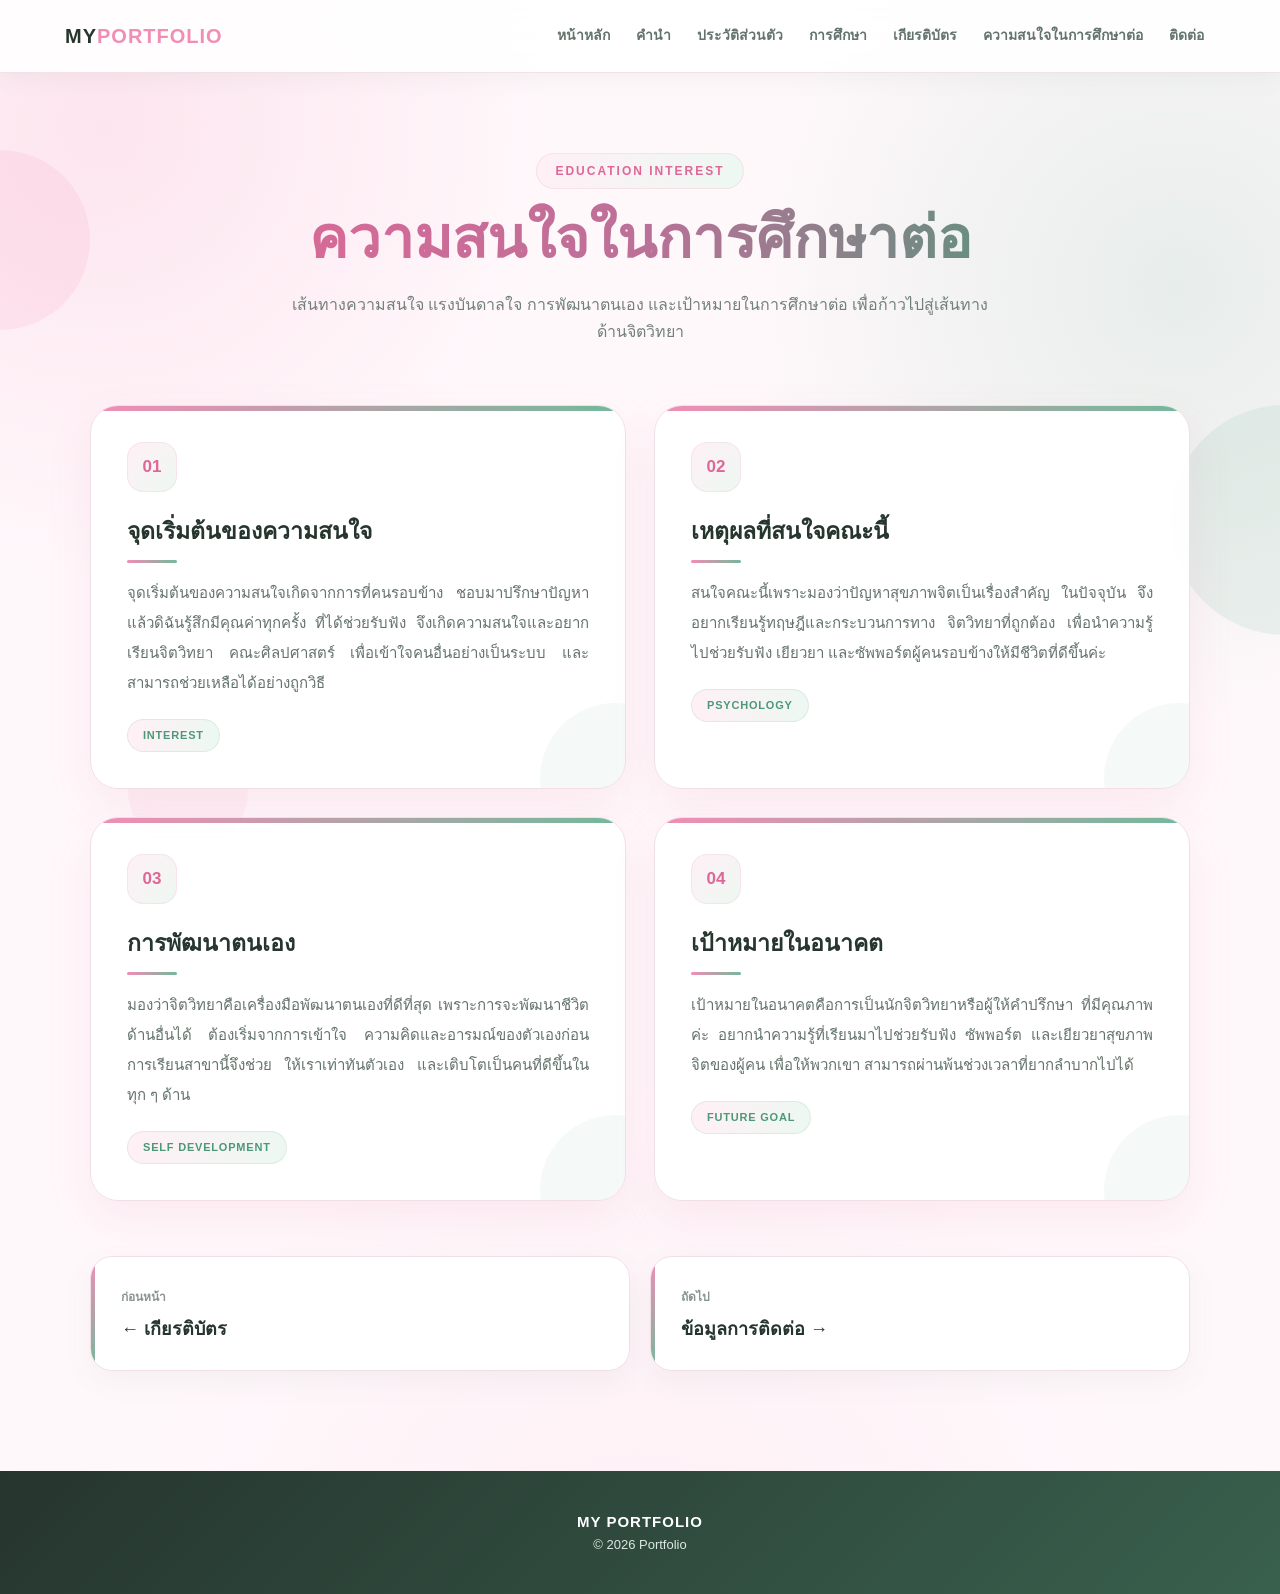
==== commit 6fcc1951: "Update activities.html" ====
--- a/activities.html
+++ b/activities.html
@@ -15,19 +15,37 @@
 ========================================================= */
 
 :root{
-    --bg:#f4f7fb;
+
+    --bg:#fff8fb;
+
     --white:#ffffff;
-    --dark:#172033;
-    --text:#596579;
-
-    --primary:#2750f5;
-    --secondary:#00bcd4;
-
-    --soft:#eef3ff;
-    --border:#e4e9f2;
+
+    --dark:#26352e;
+
+    --text:#64736b;
+
+    --muted:#8c9993;
+
+    --pink:#f28db6;
+
+    --pink-dark:#df6797;
+
+    --pink-light:#fff0f6;
+
+    --green:#72b99a;
+
+    --green-dark:#4d9878;
+
+    --green-light:#edf8f2;
+
+    --border:#f0dfe7;
 
     --shadow:
-        0 15px 40px rgba(39,80,245,.10);
+        0 18px 45px rgba(220,105,150,.10);
+
+    --shadow-green:
+        0 25px 60px rgba(85,160,125,.16);
+
 }
 
 
@@ -41,35 +59,326 @@
     box-sizing:border-box;
 }
 
+
 html{
     scroll-behavior:smooth;
 }
 
+
 body{
+
     font-family:
         "Segoe UI",
         "Noto Sans Thai",
         Arial,
         sans-serif;
 
-    background:
+    color:var(--dark);
+
+    line-height:1.7;
+
+    overflow-x:hidden;
+
+    background:
+
         radial-gradient(
-            circle at 10% 10%,
-            rgba(39,80,245,.08),
+            circle at 8% 8%,
+            rgba(242,141,182,.18),
+            transparent 24%
+        ),
+
+        radial-gradient(
+            circle at 92% 18%,
+            rgba(114,185,154,.17),
             transparent 25%
         ),
+
         radial-gradient(
-            circle at 90% 30%,
-            rgba(0,188,212,.08),
-            transparent 25%
+            circle at 50% 100%,
+            rgba(242,141,182,.08),
+            transparent 30%
         ),
+
         var(--bg);
 
+}
+
+
+/* =========================================================
+   PAGE LOADER
+========================================================= */
+
+.loader{
+
+    position:fixed;
+
+    inset:0;
+
+    z-index:99999;
+
+    display:flex;
+
+    align-items:center;
+
+    justify-content:center;
+
+    background:
+
+        linear-gradient(
+            135deg,
+            #fff7fb 0%,
+            #f2fbf6 50%,
+            #ffffff 100%
+        );
+
+    animation:
+        loaderHide 2.2s ease forwards;
+
+    pointer-events:none;
+
+}
+
+
+.loader-content{
+
+    width:min(520px,82%);
+
+    text-align:center;
+
+    animation:
+        loaderZoom .9s ease both;
+
+}
+
+
+.loader-logo{
+
+    font-size:
+        clamp(32px,7vw,55px);
+
+    font-weight:900;
+
+    letter-spacing:3px;
+
     color:var(--dark);
 
-    line-height:1.7;
-
-    overflow-x:hidden;
+}
+
+
+.loader-logo span{
+
+    color:var(--pink);
+
+}
+
+
+.loader-subtitle{
+
+    margin-top:5px;
+
+    color:var(--green-dark);
+
+    font-size:12px;
+
+    font-weight:800;
+
+    letter-spacing:4px;
+
+}
+
+
+.loader-line{
+
+    position:relative;
+
+    width:100%;
+
+    height:5px;
+
+    margin-top:25px;
+
+    overflow:hidden;
+
+    border-radius:50px;
+
+    background:
+        rgba(114,185,154,.16);
+
+}
+
+
+.loader-line::before{
+
+    content:"";
+
+    position:absolute;
+
+    left:0;
+
+    top:0;
+
+    width:0;
+
+    height:100%;
+
+    border-radius:50px;
+
+    background:
+
+        linear-gradient(
+            90deg,
+            var(--pink),
+            var(--green)
+        );
+
+    animation:
+        loading 1.6s ease forwards;
+
+}
+
+
+@keyframes loading{
+
+    0%{
+        width:0;
+    }
+
+    100%{
+        width:100%;
+    }
+
+}
+
+
+@keyframes loaderZoom{
+
+    0%{
+        opacity:0;
+
+        transform:
+            scale(.88)
+            translateY(20px);
+    }
+
+    100%{
+        opacity:1;
+
+        transform:
+            scale(1)
+            translateY(0);
+    }
+
+}
+
+
+@keyframes loaderHide{
+
+    0%{
+        opacity:1;
+
+        visibility:visible;
+    }
+
+    85%{
+        opacity:1;
+
+        visibility:visible;
+    }
+
+    100%{
+        opacity:0;
+
+        visibility:hidden;
+    }
+
+}
+
+
+/* =========================================================
+   BACKGROUND DECORATIONS
+========================================================= */
+
+.bg-shape{
+
+    position:fixed;
+
+    z-index:-1;
+
+    pointer-events:none;
+
+    border-radius:50%;
+
+}
+
+
+.shape-one{
+
+    width:180px;
+
+    height:180px;
+
+    top:150px;
+
+    left:-90px;
+
+    background:
+        rgba(242,141,182,.13);
+
+    animation:
+        floating 7s ease-in-out infinite;
+
+}
+
+
+.shape-two{
+
+    width:230px;
+
+    height:230px;
+
+    right:-120px;
+
+    top:45%;
+
+    background:
+        rgba(114,185,154,.13);
+
+    animation:
+        floating 9s ease-in-out infinite reverse;
+
+}
+
+
+.shape-three{
+
+    width:120px;
+
+    height:120px;
+
+    left:10%;
+
+    bottom:50px;
+
+    background:
+        rgba(242,141,182,.08);
+
+    animation:
+        floating 8s ease-in-out infinite;
+
+}
+
+
+@keyframes floating{
+
+    0%,
+    100%{
+        transform:translateY(0);
+    }
+
+    50%{
+        transform:translateY(-22px);
+    }
+
 }
 
 
@@ -78,28 +387,39 @@
 ========================================================= */
 
 .navbar{
+
     position:sticky;
+
     top:0;
 
-    z-index:1000;
+    z-index:5000;
 
     width:100%;
 
     background:
         rgba(255,255,255,.88);
 
-    backdrop-filter:blur(18px);
-    -webkit-backdrop-filter:blur(18px);
+    backdrop-filter:
+        blur(18px);
+
+    -webkit-backdrop-filter:
+        blur(18px);
 
     border-bottom:
-        1px solid rgba(228,233,242,.8);
+        1px solid rgba(240,223,231,.9);
 
     box-shadow:
-        0 5px 25px rgba(20,40,80,.06);
+        0 6px 25px
+        rgba(70,100,85,.06);
+
+    animation:
+        navbarShow .8s ease 2s both;
+
 }
 
 
 .nav-container{
+
     max-width:1200px;
 
     min-height:72px;
@@ -115,13 +435,13 @@
 
     justify-content:space-between;
 
-    gap:30px;
-}
-
-
-/* LOGO */
+    gap:25px;
+
+}
+
 
 .logo{
+
     color:var(--dark);
 
     text-decoration:none;
@@ -135,22 +455,29 @@
     white-space:nowrap;
 
     transition:.3s;
+
 }
 
 
 .logo span{
-    color:var(--primary);
+
+    color:var(--pink);
+
 }
 
 
 .logo:hover{
-    transform:translateY(-2px);
-}
-
-
-/* NAV LINKS */
+
+    color:var(--green-dark);
+
+    transform:
+        translateY(-2px);
+
+}
+
 
 .nav-links{
+
     list-style:none;
 
     display:flex;
@@ -159,13 +486,15 @@
 
     justify-content:center;
 
-    gap:5px;
+    gap:4px;
 
     flex-wrap:wrap;
+
 }
 
 
 .nav-links a{
+
     position:relative;
 
     display:block;
@@ -173,7 +502,7 @@
     padding:
         9px 11px;
 
-    color:#536078;
+    color:#64736b;
 
     text-decoration:none;
 
@@ -181,104 +510,160 @@
 
     font-weight:600;
 
-    border-radius:10px;
+    border-radius:12px;
 
     transition:.3s;
+
 }
 
 
 .nav-links a::after{
+
     content:"";
 
     position:absolute;
 
     left:50%;
+
     bottom:4px;
 
     width:0;
+
     height:2px;
 
-    background:
+    border-radius:20px;
+
+    background:
+
         linear-gradient(
             90deg,
-            var(--primary),
-            var(--secondary)
+            var(--pink),
+            var(--green)
         );
 
     transform:
         translateX(-50%);
 
     transition:.3s;
+
 }
 
 
 .nav-links a:hover{
-    color:var(--primary);
-
-    background:var(--soft);
+
+    color:var(--pink-dark);
+
+    background:
+
+        linear-gradient(
+            135deg,
+            var(--pink-light),
+            var(--green-light)
+        );
+
 }
 
 
 .nav-links a:hover::after{
+
     width:55%;
-}
-
-
-/* =========================================================
-   PAGE
+
+}
+
+
+@keyframes navbarShow{
+
+    from{
+
+        opacity:0;
+
+        transform:
+            translateY(-25px);
+
+    }
+
+    to{
+
+        opacity:1;
+
+        transform:
+            translateY(0);
+
+    }
+
+}
+
+
+/* =========================================================
+   MAIN PAGE
 ========================================================= */
 
 .page{
+
     min-height:
         calc(100vh - 72px);
 
     padding:
         80px 20px 100px;
-}
-
-
-/* =========================================================
-   HEADER
+
+}
+
+
+/* =========================================================
+   PAGE HEADER
 ========================================================= */
 
 .page-header{
+
     max-width:900px;
 
     margin:
         0 auto 60px;
 
     text-align:center;
+
+    animation:
+        headerShow .9s ease 2.15s both;
+
 }
 
 
 .small-title{
+
     display:inline-block;
 
-    margin-bottom:12px;
+    margin-bottom:14px;
 
     padding:
-        6px 16px;
+        7px 18px;
 
     border-radius:50px;
 
     background:
+
         linear-gradient(
             90deg,
-            rgba(39,80,245,.10),
-            rgba(0,188,212,.10)
+            var(--pink-light),
+            var(--green-light)
         );
 
-    color:var(--primary);
+    border:
+        1px solid
+        rgba(242,141,182,.18);
+
+    color:var(--pink-dark);
 
     font-size:12px;
 
     font-weight:800;
 
     letter-spacing:2px;
+
 }
 
 
 .page-header h1{
+
     margin-bottom:18px;
 
     font-size:
@@ -289,26 +674,54 @@
     font-weight:900;
 
     background:
+
         linear-gradient(
             90deg,
-            #172033,
-            #2750f5,
-            #00a9c0
+            var(--pink-dark),
+            #bc7098,
+            var(--green-dark)
         );
 
     -webkit-background-clip:text;
+
     -webkit-text-fill-color:transparent;
+
 }
 
 
 .page-header p{
-    max-width:680px;
+
+    max-width:720px;
 
     margin:auto;
 
-    color:#6c768a;
+    color:#718078;
 
     font-size:16px;
+
+}
+
+
+@keyframes headerShow{
+
+    from{
+
+        opacity:0;
+
+        transform:
+            translateY(30px);
+
+    }
+
+    to{
+
+        opacity:1;
+
+        transform:
+            translateY(0);
+
+    }
+
 }
 
 
@@ -317,9 +730,11 @@
 ========================================================= */
 
 .container{
+
     max-width:1100px;
 
     margin:auto;
+
 }
 
 
@@ -328,105 +743,236 @@
 ========================================================= */
 
 .interest-grid{
+
     display:grid;
 
     grid-template-columns:
         repeat(2,1fr);
 
     gap:28px;
-}
-
-
-/* =========================================================
-   CARD
+
+}
+
+
+/* =========================================================
+   INTEREST CARD
 ========================================================= */
 
 .interest-card{
+
     position:relative;
 
-    padding:35px;
-
-    background:
-        rgba(255,255,255,.94);
+    padding:36px;
+
+    background:
+        rgba(255,255,255,.95);
 
     border:
         1px solid var(--border);
 
-    border-radius:25px;
-
-    box-shadow:var(--shadow);
+    border-radius:28px;
+
+    box-shadow:
+        var(--shadow);
 
     overflow:hidden;
+
+    opacity:0;
+
+    transform:
+        translateY(35px);
+
+    animation:
+        cardShow .8s ease forwards;
 
     transition:
         transform .4s ease,
         box-shadow .4s ease,
         border-color .4s ease;
+
 }
 
 
 .interest-card::before{
+
     content:"";
 
     position:absolute;
 
     top:0;
+
     left:0;
 
     width:100%;
-    height:4px;
-
-    background:
+
+    height:5px;
+
+    background:
+
         linear-gradient(
             90deg,
-            var(--primary),
-            var(--secondary)
+            var(--pink),
+            var(--green)
         );
+
+}
+
+
+.interest-card::after{
+
+    content:"";
+
+    position:absolute;
+
+    right:-65px;
+
+    bottom:-65px;
+
+    width:150px;
+
+    height:150px;
+
+    border-radius:50%;
+
+    background:
+        rgba(114,185,154,.07);
+
+    transition:.4s;
+
 }
 
 
 .interest-card:hover{
+
     transform:
-        translateY(-8px);
+        translateY(-9px);
 
     border-color:
-        rgba(39,80,245,.25);
+        rgba(114,185,154,.4);
 
     box-shadow:
-        0 25px 55px
-        rgba(39,80,245,.15);
-}
-
-
-/* =========================================================
-   NUMBER
+        var(--shadow-green);
+
+}
+
+
+.interest-card:hover::after{
+
+    transform:
+        scale(1.4);
+
+}
+
+
+.interest-card:nth-child(1){
+
+    animation-delay:
+        2.25s;
+
+}
+
+
+.interest-card:nth-child(2){
+
+    animation-delay:
+        2.4s;
+
+}
+
+
+.interest-card:nth-child(3){
+
+    animation-delay:
+        2.55s;
+
+}
+
+
+.interest-card:nth-child(4){
+
+    animation-delay:
+        2.7s;
+
+}
+
+
+@keyframes cardShow{
+
+    to{
+
+        opacity:1;
+
+        transform:
+            translateY(0);
+
+    }
+
+}
+
+
+/* =========================================================
+   CARD NUMBER
 ========================================================= */
 
 .card-number{
-    width:48px;
-    height:48px;
+
+    position:relative;
+
+    z-index:2;
+
+    width:50px;
+
+    height:50px;
 
     display:flex;
 
     align-items:center;
+
     justify-content:center;
 
     margin-bottom:20px;
 
-    border-radius:15px;
-
-    background:
+    border-radius:16px;
+
+    background:
+
         linear-gradient(
             135deg,
-            rgba(39,80,245,.12),
-            rgba(0,188,212,.12)
+            var(--pink-light),
+            var(--green-light)
         );
 
-    color:var(--primary);
+    border:
+        1px solid
+        rgba(242,141,182,.16);
+
+    color:var(--pink-dark);
 
     font-size:17px;
 
     font-weight:900;
+
+    transition:.4s;
+
+}
+
+
+.interest-card:hover .card-number{
+
+    color:white;
+
+    transform:
+        rotate(-5deg)
+        scale(1.08);
+
+    background:
+
+        linear-gradient(
+            135deg,
+            var(--pink),
+            var(--green)
+        );
+
 }
 
 
@@ -435,34 +981,44 @@
 ========================================================= */
 
 .interest-card h2{
-    margin-bottom:14px;
+
+    position:relative;
+
+    z-index:2;
+
+    margin-bottom:15px;
+
+    color:var(--dark);
 
     font-size:23px;
 
     font-weight:800;
 
-    color:var(--dark);
 }
 
 
 .interest-card h2::after{
+
     content:"";
 
     display:block;
 
-    width:45px;
+    width:50px;
+
     height:3px;
 
     margin-top:9px;
 
-    border-radius:10px;
-
-    background:
+    border-radius:20px;
+
+    background:
+
         linear-gradient(
             90deg,
-            var(--primary),
-            var(--secondary)
+            var(--pink),
+            var(--green)
         );
+
 }
 
 
@@ -471,11 +1027,19 @@
 ========================================================= */
 
 .interest-card p{
+
+    position:relative;
+
+    z-index:2;
+
     color:var(--text);
 
     font-size:15px;
 
-    line-height:1.9;
+    line-height:2;
+
+    text-align:justify;
+
 }
 
 
@@ -484,146 +1048,176 @@
 ========================================================= */
 
 .tag{
+
+    position:relative;
+
+    z-index:2;
+
     display:inline-block;
 
-    margin-top:20px;
+    margin-top:21px;
 
     padding:
-        5px 13px;
+        6px 15px;
 
     border-radius:50px;
 
     background:
-        rgba(39,80,245,.08);
-
-    color:var(--primary);
+
+        linear-gradient(
+            90deg,
+            var(--pink-light),
+            var(--green-light)
+        );
+
+    border:
+        1px solid
+        rgba(114,185,154,.18);
+
+    color:var(--green-dark);
 
     font-size:11px;
 
     font-weight:800;
 
     letter-spacing:.8px;
-}
-
-
-/* =========================================================
-   REVEAL
-========================================================= */
-
-.interest-card{
-    opacity:0;
+
+}
+
+
+/* =========================================================
+   NEXT PAGE
+========================================================= */
+
+.next-page{
+
+    display:grid;
+
+    grid-template-columns:
+        repeat(2,1fr);
+
+    gap:20px;
+
+    margin-top:55px;
+
+    animation:
+        nextShow .8s ease 2.9s both;
+
+}
+
+
+.next-card{
+
+    position:relative;
+
+    display:block;
+
+    padding:
+        25px 30px;
+
+    background:
+        rgba(255,255,255,.92);
+
+    border:
+        1px solid var(--border);
+
+    border-radius:22px;
+
+    color:var(--dark);
+
+    text-decoration:none;
+
+    box-shadow:
+        0 10px 30px
+        rgba(70,100,85,.06);
+
+    overflow:hidden;
+
+    transition:.35s;
+
+}
+
+
+.next-card::before{
+
+    content:"";
+
+    position:absolute;
+
+    top:0;
+
+    left:0;
+
+    width:4px;
+
+    height:100%;
+
+    background:
+
+        linear-gradient(
+            180deg,
+            var(--pink),
+            var(--green)
+        );
+
+}
+
+
+.next-card:hover{
 
     transform:
-        translateY(30px);
-
-    animation:
-        reveal .8s ease forwards;
-}
-
-
-.interest-card:nth-child(1){
-    animation-delay:.1s;
-}
-
-
-.interest-card:nth-child(2){
-    animation-delay:.2s;
-}
-
-
-.interest-card:nth-child(3){
-    animation-delay:.3s;
-}
-
-
-.interest-card:nth-child(4){
-    animation-delay:.4s;
-}
-
-
-@keyframes reveal{
+        translateY(-5px);
+
+    border-color:
+        rgba(114,185,154,.35);
+
+    box-shadow:
+        0 20px 45px
+        rgba(85,160,125,.13);
+
+}
+
+
+.next-card small{
+
+    color:#89958f;
+
+    font-size:12px;
+
+    font-weight:700;
+
+}
+
+
+.next-card h3{
+
+    margin-top:5px;
+
+    font-size:18px;
+
+}
+
+
+@keyframes nextShow{
+
+    from{
+
+        opacity:0;
+
+        transform:
+            translateY(20px);
+
+    }
 
     to{
+
         opacity:1;
 
         transform:
             translateY(0);
-    }
-
-}
-
-
-/* =========================================================
-   NEXT PAGE
-========================================================= */
-
-.next-page{
-    display:grid;
-
-    grid-template-columns:
-        repeat(2,1fr);
-
-    gap:20px;
-
-    margin-top:55px;
-}
-
-
-.next-card{
-    position:relative;
-
-    display:block;
-
-    padding:25px 28px;
-
-    background:
-        rgba(255,255,255,.88);
-
-    border:
-        1px solid var(--border);
-
-    border-radius:20px;
-
-    color:var(--dark);
-
-    text-decoration:none;
-
-    box-shadow:
-        0 10px 30px
-        rgba(20,40,80,.06);
-
-    transition:.35s;
-
-    overflow:hidden;
-}
-
-
-.next-card:hover{
-    transform:
-        translateY(-5px);
-
-    border-color:
-        rgba(39,80,245,.25);
-
-    box-shadow:
-        0 18px 40px
-        rgba(39,80,245,.12);
-}
-
-
-.next-card small{
-    color:#8993a7;
-
-    font-size:12px;
-
-    font-weight:700;
-}
-
-
-.next-card h3{
-    margin-top:5px;
-
-    font-size:18px;
+
+    }
+
 }
 
 
@@ -632,24 +1226,35 @@
 ========================================================= */
 
 footer{
-    padding:35px 20px;
-
-    background:#172033;
-
-    color:#cbd3e1;
+
+    padding:
+        38px 20px;
+
+    background:
+
+        linear-gradient(
+            135deg,
+            #26352e,
+            #39604d
+        );
+
+    color:#dce9e2;
 
     text-align:center;
 
     font-size:13px;
+
 }
 
 
 footer strong{
+
     color:#ffffff;
 
     font-size:15px;
 
     letter-spacing:1px;
+
 }
 
 
@@ -660,28 +1265,36 @@
 @media(max-width:900px){
 
     .nav-container{
+
         flex-direction:column;
 
         padding:
             15px 20px;
+
     }
 
 
     .nav-links{
+
         gap:3px;
+
     }
 
 
     .nav-links a{
+
         padding:
             7px 8px;
 
         font-size:13px;
+
     }
 
 
     .page{
+
         padding-top:60px;
+
     }
 
 }
@@ -694,52 +1307,75 @@
 @media(max-width:650px){
 
     .page{
+
         padding:
             50px 15px 70px;
+
     }
 
 
     .page-header{
+
         margin-bottom:40px;
+
     }
 
 
     .page-header h1{
+
         font-size:34px;
+
     }
 
 
     .page-header p{
+
         font-size:14px;
+
     }
 
 
     .interest-grid{
+
         grid-template-columns:1fr;
 
         gap:20px;
+
     }
 
 
     .interest-card{
-        padding:27px 24px;
+
+        padding:
+            28px 23px;
+
     }
 
 
     .interest-card h2{
+
         font-size:21px;
+
     }
 
 
     .interest-card p{
+
         font-size:14px;
+
+        line-height:1.9;
+
+        text-align:left;
+
     }
 
 
     .next-page{
+
         grid-template-columns:1fr;
 
         margin-top:35px;
+
     }
 
 }
@@ -752,25 +1388,92 @@
 @media(max-width:420px){
 
     .logo{
+
         font-size:17px;
+
     }
 
 
     .nav-links{
+
         justify-content:center;
+
     }
 
 
     .nav-links a{
+
+        padding:6px;
+
+        font-size:12px;
+
+    }
+
+
+    .page-header h1{
+
+        font-size:30px;
+
+    }
+
+
+    .interest-card{
+
         padding:
-            6px;
-
-        font-size:12px;
-    }
-
-
-    .page-header h1{
-        font-size:30px;
+            24px 20px;
+
+    }
+
+}
+
+
+/* =========================================================
+   REDUCED MOTION
+========================================================= */
+
+@media(prefers-reduced-motion:reduce){
+
+    html{
+
+        scroll-behavior:auto;
+
+    }
+
+
+    *,
+    *::before,
+    *::after{
+
+        animation-duration:
+            .01ms !important;
+
+        animation-iteration-count:
+            1 !important;
+
+        transition-duration:
+            .01ms !important;
+
+        scroll-behavior:auto !important;
+
+    }
+
+
+    .loader{
+
+        display:none;
+
+    }
+
+
+    .navbar,
+    .page-header,
+    .interest-card,
+    .next-page{
+
+        opacity:1;
+
+        transform:none;
+
     }
 
 }
@@ -781,6 +1484,40 @@
 
 
 <body>
+
+
+<!-- =======================================================
+     LOADING SCREEN
+======================================================= -->
+
+<div class="loader">
+
+    <div class="loader-content">
+
+        <div class="loader-logo">
+            MY<span>PORTFOLIO</span>
+        </div>
+
+        <div class="loader-subtitle">
+            EDUCATION INTEREST
+        </div>
+
+        <div class="loader-line"></div>
+
+    </div>
+
+</div>
+
+
+<!-- =======================================================
+     BACKGROUND DECORATIONS
+======================================================= -->
+
+<div class="bg-shape shape-one"></div>
+
+<div class="bg-shape shape-two"></div>
+
+<div class="bg-shape shape-three"></div>
 
 
 <!-- =======================================================
@@ -789,63 +1526,72 @@
 
 <nav class="navbar">
 
-<div class="nav-container">
-
-<a href="index.html" class="logo">
-MY<span>PORTFOLIO</span>
-</a>
-
-
-<ul class="nav-links">
-
-<li>
-<a href="index.html">
-หน้าหลัก
-</a>
-</li>
-
-<li>
-<a href="preface.html">
-คำนำ
-</a>
-</li>
-
-<li>
-<a href="profile.html">
-ประวัติส่วนตัว
-</a>
-</li>
-
-<li>
-<a href="education.html">
-การศึกษา
-</a>
-</li>
-
-<li>
-<a href="certificates.html">
-เกียรติบัตร
-</a>
-</li>
-
-<li>
-<a href="activities.html">
-ความสนใจในการศึกษาต่อ
-</a>
-</li>
-
-<li>
-<a href="contact.html">
-ติดต่อ
-</a>
-</li>
-
-</ul>
-
-</div>
+    <div class="nav-container">
+
+
+        <a
+            href="index.html"
+            class="logo"
+        >
+            MY<span>PORTFOLIO</span>
+        </a>
+
+
+        <ul class="nav-links">
+
+            <li>
+                <a href="index.html">
+                    หน้าหลัก
+                </a>
+            </li>
+
+
+            <li>
+                <a href="preface.html">
+                    คำนำ
+                </a>
+            </li>
+
+
+            <li>
+                <a href="profile.html">
+                    ประวัติส่วนตัว
+                </a>
+            </li>
+
+
+            <li>
+                <a href="education.html">
+                    การศึกษา
+                </a>
+            </li>
+
+
+            <li>
+                <a href="certificates.html">
+                    เกียรติบัตร
+                </a>
+            </li>
+
+
+            <li>
+                <a href="activities.html">
+                    ความสนใจในการศึกษาต่อ
+                </a>
+            </li>
+
+
+            <li>
+                <a href="contact.html">
+                    ติดต่อ
+                </a>
+            </li>
+
+        </ul>
+
+    </div>
 
 </nav>
-
 
 
 <!-- =======================================================
@@ -855,194 +1601,216 @@
 <main class="page">
 
 
-<header class="page-header">
-
-<div class="small-title">
-EDUCATION INTEREST
-</div>
-
-<h1>
-ความสนใจในการศึกษาต่อ
-</h1>
-
-<p>
-เส้นทางความสนใจ แรงบันดาลใจ การพัฒนาตนเอง
-และเป้าหมายในการศึกษาต่อ
-</p>
-
-</header>
-
-
-
-<div class="container">
-
-
-<div class="interest-grid">
-
-
-<!-- =====================================================
-     01
-===================================================== -->
-
-<div class="interest-card">
-
-<div class="card-number">
-01
-</div>
-
-<h2>
-จุดเริ่มต้นของความสนใจ
-</h2>
-
-<p>
-ความสนใจในการศึกษาต่อเริ่มต้นจากความชื่นชอบในการเรียนรู้
-และความสนใจเกี่ยวกับวิทยาศาสตร์ สุขภาพ และการช่วยเหลือผู้อื่น
-จึงทำให้เริ่มค้นหาข้อมูลเกี่ยวกับสายการเรียนและอาชีพที่เหมาะสม
-กับความสนใจและความสามารถของตนเอง
-</p>
-
-<span class="tag">
-INTEREST
-</span>
-
-</div>
-
-
-
-<!-- =====================================================
-     02
-===================================================== -->
-
-<div class="interest-card">
-
-<div class="card-number">
-02
-</div>
-
-<h2>
-เหตุผลที่สนใจสายการแพทย์
-</h2>
-
-<p>
-สนใจสายการแพทย์เพราะเป็นสาขาที่ได้ใช้ความรู้ทางวิทยาศาสตร์
-ควบคู่กับการดูแลและช่วยเหลือผู้อื่น
-อีกทั้งเป็นสายงานที่ต้องเรียนรู้และพัฒนาความรู้อยู่เสมอ
-จึงเป็นเส้นทางที่รู้สึกว่าน่าสนใจและมีความหมาย
-</p>
-
-<span class="tag">
-MEDICAL
-</span>
-
-</div>
-
-
-
-<!-- =====================================================
-     03
-===================================================== -->
-
-<div class="interest-card">
-
-<div class="card-number">
-03
-</div>
-
-<h2>
-การพัฒนาตนเอง
-</h2>
-
-<p>
-ตั้งใจพัฒนาตนเองทั้งด้านการเรียน ความรู้ และทักษะต่าง ๆ
-โดยให้ความสำคัญกับความรับผิดชอบ การจัดการเวลา
-การทำงานร่วมกับผู้อื่น และการเรียนรู้สิ่งใหม่ ๆ
-เพื่อเตรียมความพร้อมสำหรับการศึกษาต่อในอนาคต
-</p>
-
-<span class="tag">
-DEVELOPMENT
-</span>
-
-</div>
-
-
-
-<!-- =====================================================
-     04
-===================================================== -->
-
-<div class="interest-card">
-
-<div class="card-number">
-04
-</div>
-
-<h2>
-เป้าหมายในอนาคต
-</h2>
-
-<p>
-มีเป้าหมายที่จะศึกษาต่อในสายการแพทย์
-และพัฒนาความรู้ความสามารถของตนเองอย่างต่อเนื่อง
-เพื่อเตรียมความพร้อมสำหรับการประกอบอาชีพในอนาคต
-และนำความรู้ไปใช้ในการดูแลและช่วยเหลือผู้อื่น
-</p>
-
-<span class="tag">
-FUTURE GOAL
-</span>
-
-</div>
-
-
-</div>
-
-
-
-<!-- =====================================================
-     NEXT PAGE
-===================================================== -->
-
-<div class="next-page">
-
-<a
-href="certificates.html"
-class="next-card"
->
-
-<small>
-ก่อนหน้า
-</small>
-
-<h3>
-← เกียรติบัตร
-</h3>
-
-</a>
-
-
-<a
-href="contact.html"
-class="next-card"
->
-
-<small>
-ถัดไป
-</small>
-
-<h3>
-ข้อมูลการติดต่อ →
-</h3>
-
-</a>
-
-</div>
-
-
-</div>
+    <!-- ===================================================
+         HEADER
+    =================================================== -->
+
+    <header class="page-header">
+
+        <div class="small-title">
+            EDUCATION INTEREST
+        </div>
+
+
+        <h1>
+            ความสนใจในการศึกษาต่อ
+        </h1>
+
+
+        <p>
+            เส้นทางความสนใจ แรงบันดาลใจ
+            การพัฒนาตนเอง และเป้าหมายในการศึกษาต่อ
+            เพื่อก้าวไปสู่เส้นทางด้านจิตวิทยา
+        </p>
+
+    </header>
+
+
+    <!-- ===================================================
+         CONTENT
+    =================================================== -->
+
+    <div class="container">
+
+
+        <div class="interest-grid">
+
+
+            <!-- =============================================
+                 CARD 01
+            ============================================== -->
+
+            <div class="interest-card">
+
+                <div class="card-number">
+                    01
+                </div>
+
+
+                <h2>
+                    จุดเริ่มต้นของความสนใจ
+                </h2>
+
+
+                <p>
+                    จุดเริ่มต้นของความสนใจเกิดจากการที่คนรอบข้าง
+                    ชอบมาปรึกษาปัญหา แล้วดิฉันรู้สึกมีคุณค่าทุกครั้ง
+                    ที่ได้ช่วยรับฟัง จึงเกิดความสนใจและอยากเรียนจิตวิทยา
+                    คณะศิลปศาสตร์ เพื่อเข้าใจคนอื่นอย่างเป็นระบบ
+                    และสามารถช่วยเหลือได้อย่างถูกวิธี
+                </p>
+
+
+                <span class="tag">
+                    INTEREST
+                </span>
+
+            </div>
+
+
+            <!-- =============================================
+                 CARD 02
+            ============================================== -->
+
+            <div class="interest-card">
+
+                <div class="card-number">
+                    02
+                </div>
+
+
+                <h2>
+                    เหตุผลที่สนใจคณะนี้
+                </h2>
+
+
+                <p>
+                    สนใจคณะนี้เพราะมองว่าปัญหาสุขภาพจิตเป็นเรื่องสำคัญ
+                    ในปัจจุบัน จึงอยากเรียนรู้ทฤษฎีและกระบวนการทาง
+                    จิตวิทยาที่ถูกต้อง เพื่อนำความรู้ไปช่วยรับฟัง
+                    เยียวยา และซัพพอร์ตผู้คนรอบข้างให้มีชีวิตที่ดีขึ้นค่ะ
+                </p>
+
+
+                <span class="tag">
+                    PSYCHOLOGY
+                </span>
+
+            </div>
+
+
+            <!-- =============================================
+                 CARD 03
+            ============================================== -->
+
+            <div class="interest-card">
+
+                <div class="card-number">
+                    03
+                </div>
+
+
+                <h2>
+                    การพัฒนาตนเอง
+                </h2>
+
+
+                <p>
+                    มองว่าจิตวิทยาคือเครื่องมือพัฒนาตนเองที่ดีที่สุด
+                    เพราะการจะพัฒนาชีวิตด้านอื่นได้ ต้องเริ่มจากการเข้าใจ
+                    ความคิดและอารมณ์ของตัวเองก่อน การเรียนสาขานี้จึงช่วย
+                    ให้เราเท่าทันตัวเอง และเติบโตเป็นคนที่ดีขึ้นในทุก ๆ ด้าน
+                </p>
+
+
+                <span class="tag">
+                    SELF DEVELOPMENT
+                </span>
+
+            </div>
+
+
+            <!-- =============================================
+                 CARD 04
+            ============================================== -->
+
+            <div class="interest-card">
+
+                <div class="card-number">
+                    04
+                </div>
+
+
+                <h2>
+                    เป้าหมายในอนาคต
+                </h2>
+
+
+                <p>
+                    เป้าหมายในอนาคตคือการเป็นนักจิตวิทยาหรือผู้ให้คำปรึกษา
+                    ที่มีคุณภาพค่ะ อยากนำความรู้ที่เรียนมาไปช่วยรับฟัง
+                    ซัพพอร์ต และเยียวยาสุขภาพจิตของผู้คน เพื่อให้พวกเขา
+                    สามารถผ่านพ้นช่วงเวลาที่ยากลำบากไปได้
+                </p>
+
+
+                <span class="tag">
+                    FUTURE GOAL
+                </span>
+
+            </div>
+
+
+        </div>
+
+
+        <!-- =================================================
+             NEXT PAGE
+        ================================================== -->
+
+        <div class="next-page">
+
+
+            <a
+                href="certificates.html"
+                class="next-card"
+            >
+
+                <small>
+                    ก่อนหน้า
+                </small>
+
+
+                <h3>
+                    ← เกียรติบัตร
+                </h3>
+
+            </a>
+
+
+            <a
+                href="contact.html"
+                class="next-card"
+            >
+
+                <small>
+                    ถัดไป
+                </small>
+
+
+                <h3>
+                    ข้อมูลการติดต่อ →
+                </h3>
+
+            </a>
+
+
+        </div>
+
+
+    </div>
 
 </main>
-
 
 
 <!-- =======================================================
@@ -1051,13 +1819,13 @@
 
 <footer>
 
-<strong>
-MY PORTFOLIO
-</strong>
-
-<br>
-
-© 2026 Portfolio
+    <strong>
+        MY PORTFOLIO
+    </strong>
+
+    <br>
+
+    © 2026 Portfolio
 
 </footer>
 
